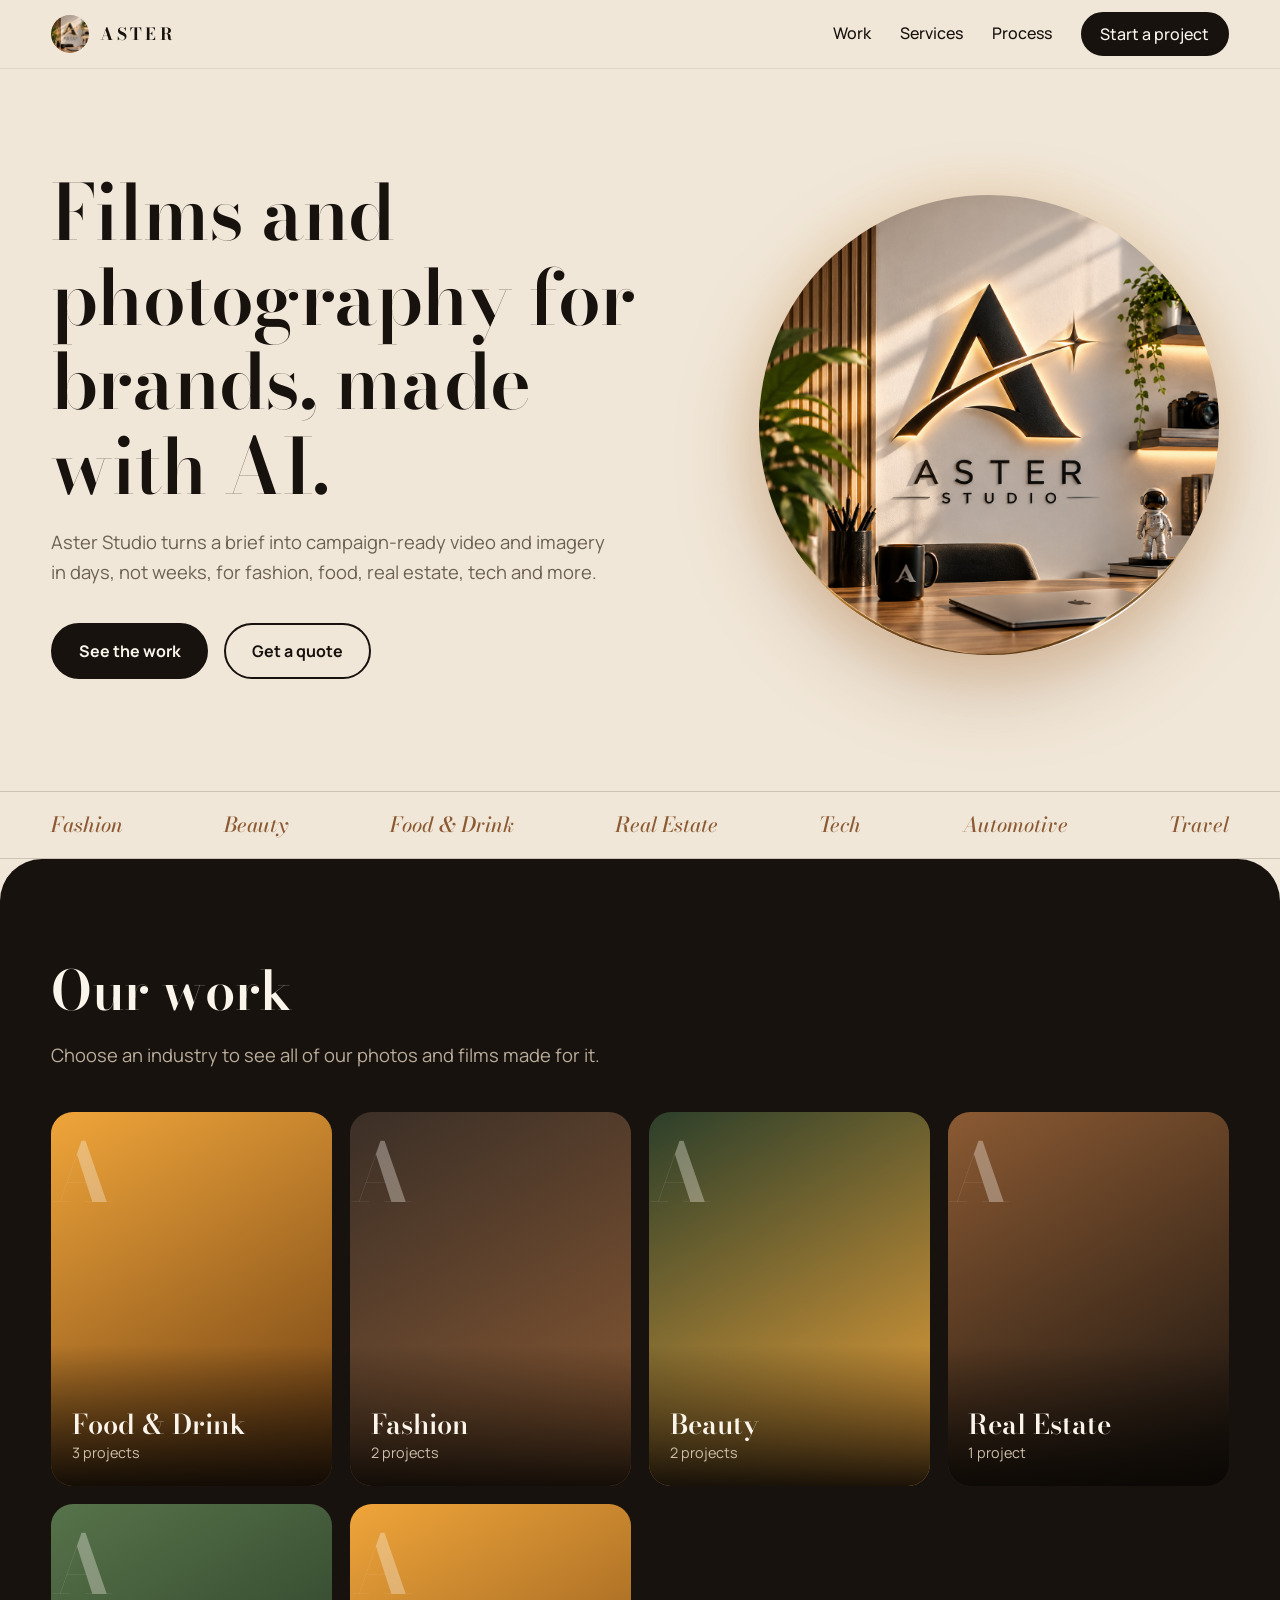
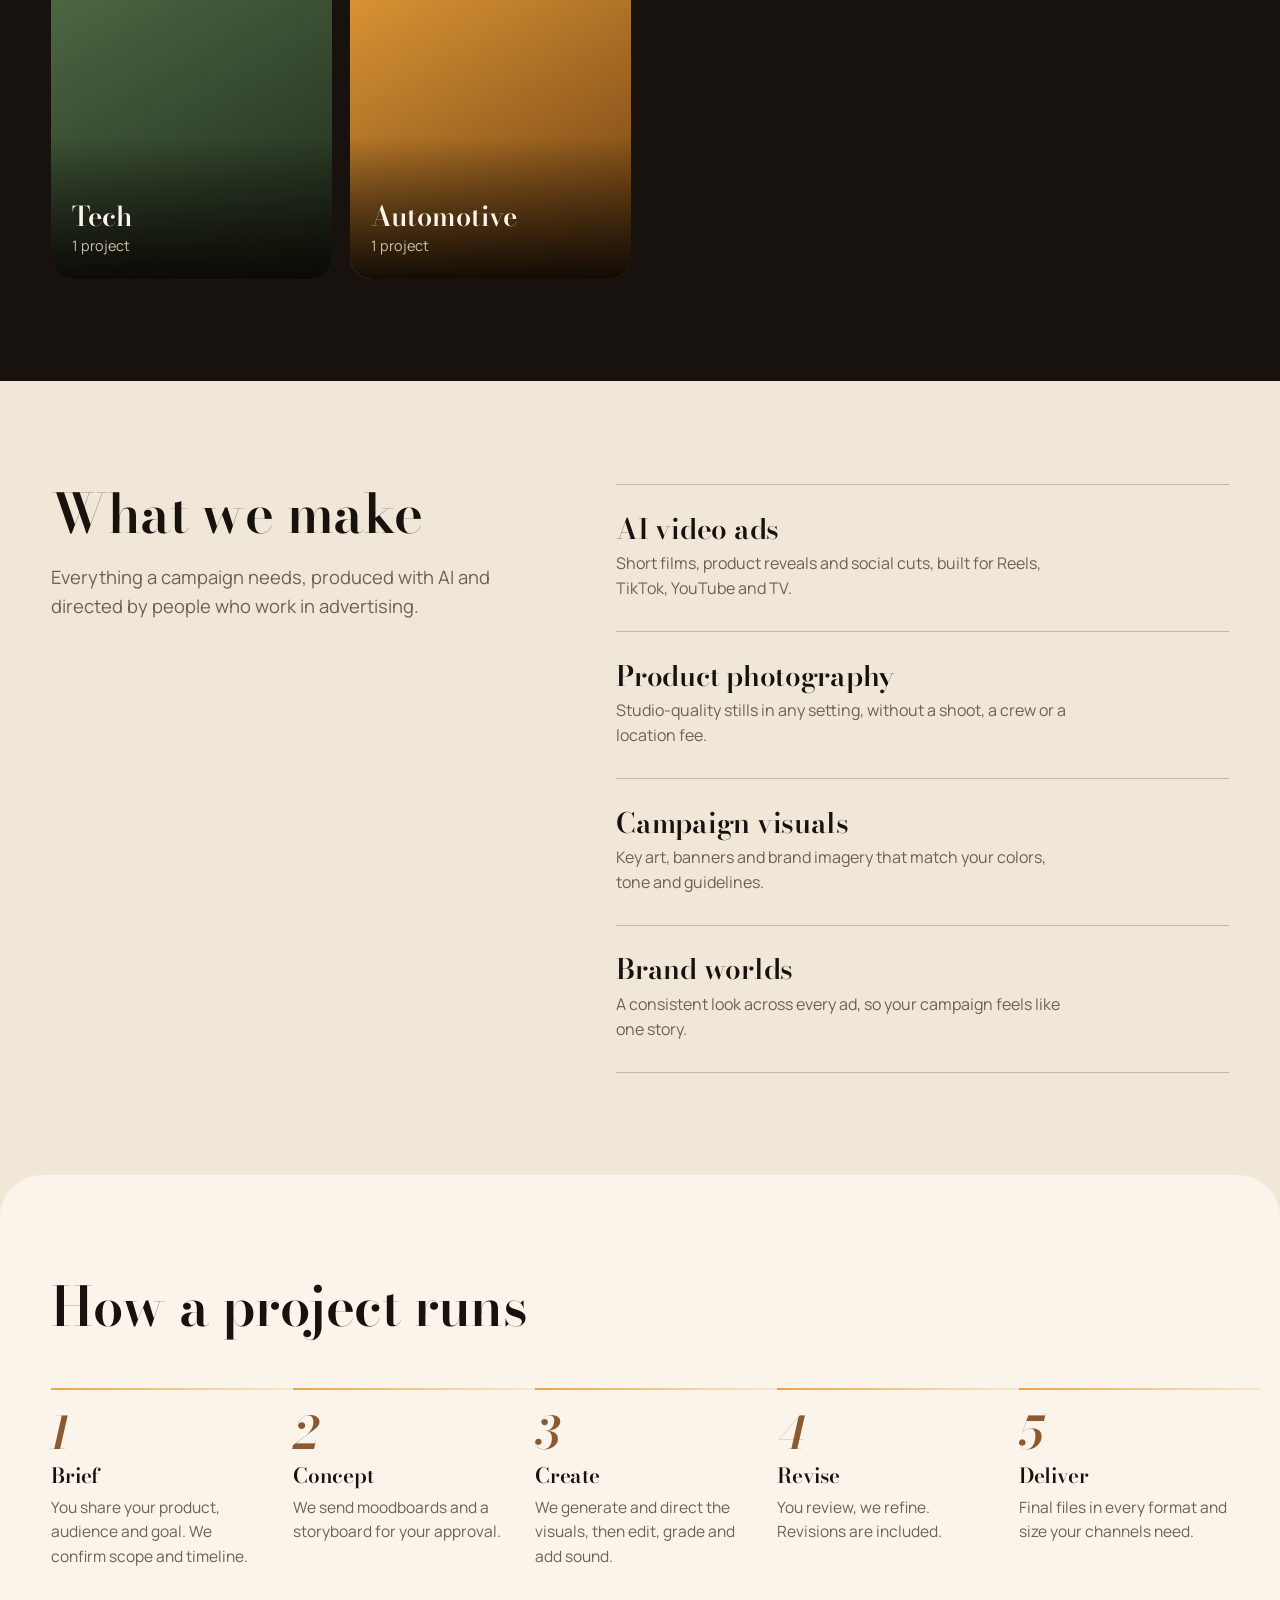
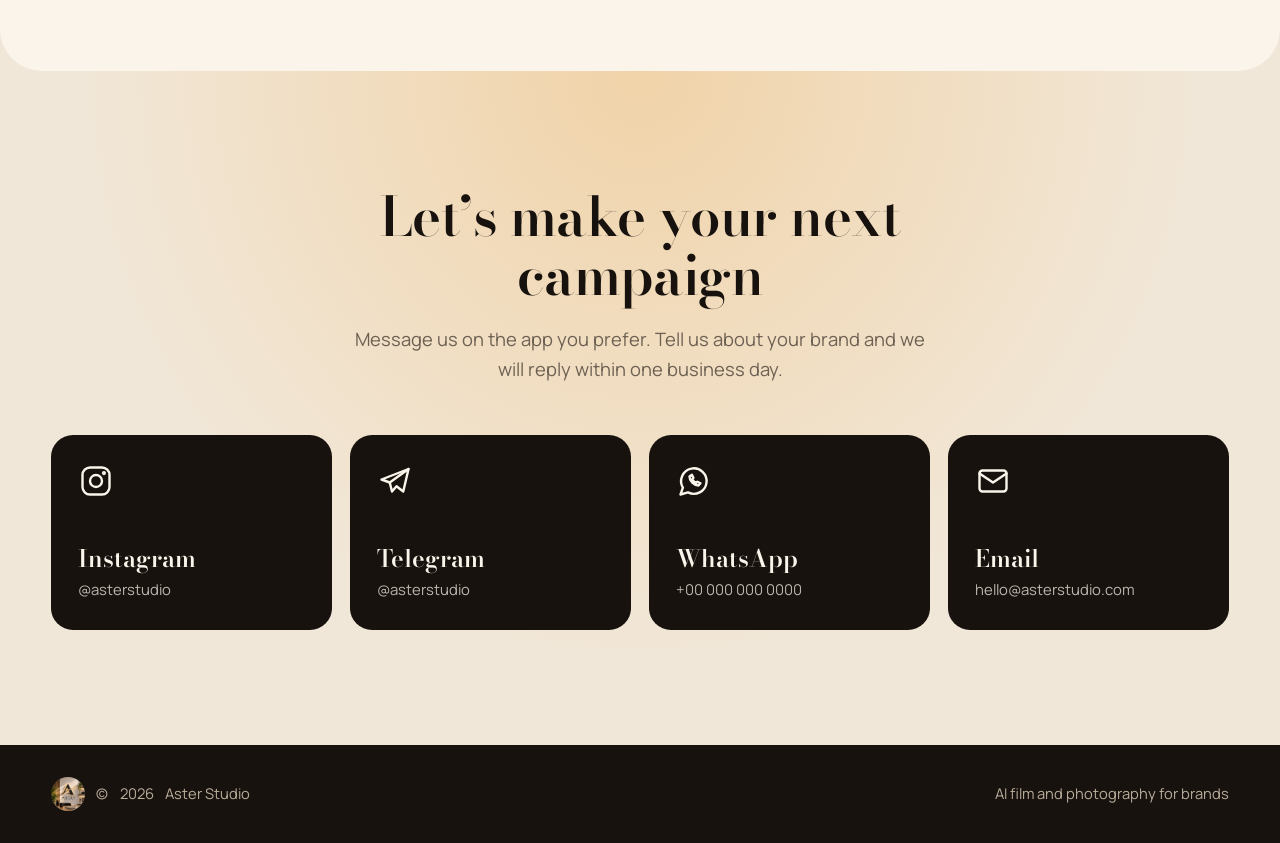
==== index.html @ 953b8485 "first" ====
<!DOCTYPE html>
<html lang="en">
<head>
<meta charset="utf-8">
<meta name="viewport" content="width=device-width, initial-scale=1">
<title>Aster Studio — AI film and photography for brands</title>
<meta name="description" content="Aster Studio creates campaign-ready AI video and photography for brands.">
<link rel="icon" href="assets/logo.png">
<link rel="preconnect" href="https://fonts.googleapis.com">
<link rel="preconnect" href="https://fonts.gstatic.com" crossorigin>
<link href="https://fonts.googleapis.com/css2?family=Bodoni+Moda:wght@500;600;700&family=Manrope:wght@400;500;700;800&display=swap" rel="stylesheet">
<link rel="stylesheet" href="style.css">
</head>
<body>

<nav><div class="wrap">
  <a class="brand" href="#top"><img src="assets/logo.png" alt="">ASTER</a>
  <div class="links"><a href="#work">Work</a><a href="#services">Services</a><a href="#process">Process</a><a class="btn solid" href="#contact">Start a project</a></div>
</div></nav>

<header class="hero" id="top"><div class="wrap">
  <div>
    <h1>Films and photography for brands, made with AI.</h1>
    <p class="lead">Aster Studio turns a brief into campaign-ready video and imagery in days, not weeks, for fashion, food, real estate, tech and more.</p>
    <div class="cta"><a class="btn solid" href="#work">See the work</a><a class="btn ghost" href="#contact">Get a quote</a></div>
  </div>
  <div class="emblem">
    <img src="assets/logo.png" alt="Aster Studio logo on a studio wall, with a desk and laptop">
    <!-- <svg class="arc" viewBox="0 0 760 200" aria-hidden="true"><path pathLength="1" d="M0 190 C220 190 520 120 712 42"/><path class="star" d="M720 6 L728 34 L756 42 L728 50 L720 78 L712 50 L684 42 L712 34Z" style="animation-name:pop"/></svg> -->
  </div>
</div></header>

<div class="band"><div class="wrap"><span>Fashion</span><span>Beauty</span><span>Food &amp; Drink</span><span>Real Estate</span><span>Tech</span><span>Automotive</span><span>Travel</span></div></div>

<main>
<section class="work" id="work"><div class="wrap">
  <h2>Our work</h2>
  <p class="lead">Choose an industry to see all of our photos and films made for it.</p>
  <div class="cats" id="cats" style="margin-top:2.6rem"></div>
</div></section>

<section class="services" id="services"><div class="wrap">
  <div class="intro"><h2>What we make</h2><p class="lead">Everything a campaign needs, produced with AI and directed by people who work in advertising.</p></div>
  <div class="svc">
    <div><h3>AI video ads</h3><p>Short films, product reveals and social cuts, built for Reels, TikTok, YouTube and TV.</p></div>
    <div><h3>Product photography</h3><p>Studio-quality stills in any setting, without a shoot, a crew or a location fee.</p></div>
    <div><h3>Campaign visuals</h3><p>Key art, banners and brand imagery that match your colors, tone and guidelines.</p></div>
    <div><h3>Brand worlds</h3><p>A consistent look across every ad, so your campaign feels like one story.</p></div>
  </div>
</div></section>

<section class="process" id="process"><div class="wrap">
  <h2>How a project runs</h2>
  <ol class="steps">
    <li><h3>Brief</h3><p>You share your product, audience and goal. We confirm scope and timeline.</p></li>
    <li><h3>Concept</h3><p>We send moodboards and a storyboard for your approval.</p></li>
    <li><h3>Create</h3><p>We generate and direct the visuals, then edit, grade and add sound.</p></li>
    <li><h3>Revise</h3><p>You review, we refine. Revisions are included.</p></li>
    <li><h3>Deliver</h3><p>Final files in every format and size your channels need.</p></li>
  </ol>
</div></section>

<section class="contact" id="contact"><div class="wrap">
  <h2>Let’s make your next campaign</h2>
  <p class="lead">Message us on the app you prefer. Tell us about your brand and we will reply within one business day.</p>
  <div class="chan">
    <a href="https://instagram.com/asterstudio" target="_blank" rel="noopener"><svg viewBox="0 0 24 24"><rect x="3" y="3" width="18" height="18" rx="5"/><circle cx="12" cy="12" r="4"/><circle cx="17.3" cy="6.7" r=".6"/></svg><div><strong>Instagram</strong><span>@asterstudio</span></div></a>
    <a href="https://t.me/asterstudio" target="_blank" rel="noopener"><svg viewBox="0 0 24 24"><path d="M21 4 3 11l5.5 2L10 19l3-3.5 4.5 3.5L21 4Z"/><path d="M8.5 13 21 4"/></svg><div><strong>Telegram</strong><span>@asterstudio</span></div></a>
    <a href="https://wa.me/0000000000" target="_blank" rel="noopener"><svg viewBox="0 0 24 24"><path d="M3 21l1.6-4.6A8.5 8.5 0 1 1 8 19.6L3 21Z"/><path d="M9 9c0 3 3 6 6 6l1.3-1.5-2-1-1 .7c-1-.4-2-1.4-2.4-2.4l.7-1-1-2L9 9Z"/></svg><div><strong>WhatsApp</strong><span>+00 000 000 0000</span></div></a>
    <a href="mailto:hello@asterstudio.com"><svg viewBox="0 0 24 24"><rect x="3" y="5" width="18" height="14" rx="2"/><path d="m3 7 9 6 9-6"/></svg><div><strong>Email</strong><span>hello@asterstudio.com</span></div></a>
  </div>
</div></section>
</main>

<footer><div class="wrap">
  <span style="display:flex;gap:.7rem;align-items:center"><img src="assets/logo.png" alt="">© <span id="yr"></span> Aster Studio</span>
  <span>AI film and photography for brands</span>
</div></footer>

<script src="works.js"></script>
<script src="common.js"></script>
<script>
CATEGORIES.forEach((c,i)=>{
  const n=WORK.filter(w=>w.category===c.slug).length;
  const a=document.createElement("a");a.className="cat";a.href="category.html?c="+c.slug;
  a.append(media({title:c.name,brand:"",type:/\.(mp4|webm|mov)$/i.test(c.cover||"")?"video":"image",src:c.cover||"",autoplay:true},i+2));
  const cap=document.createElement("div");cap.className="cap";
  cap.innerHTML="<strong></strong><span></span>";
  cap.querySelector("strong").textContent=c.name;
  cap.querySelector("span").textContent=n+(n===1?" project":" projects");
  a.append(cap);$("#cats").append(a);
});
</script>
</body>
</html>
---- style.css ----
:root{--wall:#F1E7D8;--paper:#FAF4EA;--ink:#17120E;--amber:#F0A53A;--walnut:#8B5A33;--sage:#56734A;--muted:#6d6153;
--display:'Bodoni Moda','Didot',Georgia,serif;--body:'Manrope','Segoe UI',sans-serif;--r:22px}
*{box-sizing:border-box;margin:0;padding:0}
html{scroll-behavior:smooth;scroll-padding-top:80px}
body{font-family:var(--body);background:var(--wall);color:var(--ink);line-height:1.6;-webkit-font-smoothing:antialiased}
img,video{display:block;max-width:100%}
a{color:inherit}
:focus-visible{outline:3px solid var(--amber);outline-offset:3px}
.wrap{width:min(1180px,92%);margin-inline:auto}
h1,h2,h3{font-family:var(--display);line-height:1.1;letter-spacing:-.01em;font-weight:600}
h2{font-size:clamp(2rem,4.6vw,3.4rem);max-width:16ch}
.lead{font-size:1.15rem;color:var(--muted);max-width:52ch;margin-top:1.2rem}
.btn{display:inline-block;padding:.95rem 1.6rem;border-radius:99px;font-weight:700;text-decoration:none;border:2px solid var(--ink);cursor:pointer;font:700 1rem var(--body);transition:transform .2s,background .2s,color .2s}
.btn.solid{background:var(--ink);color:var(--paper)}
.btn.solid:hover{background:var(--amber);color:var(--ink);border-color:var(--amber);transform:translateY(-2px)}
.btn.ghost:hover{background:var(--ink);color:var(--paper)}

/* nav */
nav{position:sticky;top:0;z-index:50;background:rgba(241,231,216,.86);backdrop-filter:blur(12px);border-bottom:1px solid rgba(23,18,14,.08)}
nav .wrap{display:flex;align-items:center;justify-content:space-between;height:68px}
.brand{display:flex;align-items:center;gap:.7rem;text-decoration:none;font:700 1.05rem var(--display);letter-spacing:.2em}
.brand img{width:38px;height:38px;border-radius:50%}
.links{display:flex;gap:1.8rem;align-items:center}
.links a{text-decoration:none;font-weight:500}
.links a:not(.btn):hover{color:var(--walnut)}
.links .btn{padding:.55rem 1.1rem}
@media(max-width:720px){.links a:not(.btn){display:none}}

/* hero */
.hero{position:relative;overflow:hidden;padding:clamp(3rem,8vw,6.5rem) 0 clamp(4rem,9vw,7rem)}
.hero .wrap{display:grid;grid-template-columns:1.15fr .85fr;gap:3rem;align-items:center}
.hero h1{font-size:clamp(2.5rem,6vw,5rem);font-weight:600}
.hero .cta{display:flex;gap:1rem;flex-wrap:wrap;margin-top:2.2rem}
.emblem{position:relative;aspect-ratio:1;width:min(100%,460px);justify-self:center}
.emblem::before{content:"";position:absolute;inset:-18%;background:radial-gradient(circle,rgba(240,165,58,.55),rgba(240,165,58,0) 62%);animation:breathe 5s ease-in-out infinite}
.emblem img{position:relative;width:100%;height:100%;border-radius:50%;box-shadow:0 30px 80px rgba(139,90,51,.35)}
.arc{position:absolute;left:-18%;top:6%;width:136%;height:auto;pointer-events:none;overflow:visible}
.arc path{fill:none;stroke:var(--amber);stroke-width:3;stroke-linecap:round;stroke-dasharray:1;stroke-dashoffset:1;animation:draw 2.2s .5s cubic-bezier(.6,0,.2,1) forwards}
.arc .star{fill:var(--amber);stroke:none;stroke-dasharray:none;opacity:0;transform-origin:720px 40px;animation:pop .8s 2.5s ease-out forwards}
@keyframes draw{to{stroke-dashoffset:0}}
@keyframes pop{from{opacity:0;transform:scale(.2) rotate(-40deg)}to{opacity:1;transform:scale(1) rotate(0)}}
@keyframes breathe{50%{transform:scale(1.07);opacity:.8}}
@media(max-width:860px){.hero .wrap{grid-template-columns:1fr}.emblem{width:min(80%,360px)}}

/* work */
.work{background:var(--ink);color:var(--paper);padding:clamp(4rem,8vw,6.5rem) 0;border-radius:42px 42px 0 0}
.work .lead{color:#b9ac9a}
.filters{display:flex;flex-wrap:wrap;gap:.6rem;margin:2.4rem 0 .9rem}
.chip{padding:.5rem 1.05rem;border-radius:99px;border:1.5px solid rgba(250,244,234,.25);background:none;color:var(--paper);font:500 .95rem var(--body);cursor:pointer;transition:all .2s}
.chip:hover{border-color:var(--amber)}
.chip[aria-pressed="true"]{background:var(--amber);border-color:var(--amber);color:var(--ink);font-weight:700}
.types{display:flex;gap:.6rem;margin-bottom:2.2rem}
.types .chip{border-style:dashed}
.grid{columns:3 300px;column-gap:1.2rem}
.card{break-inside:avoid;margin-bottom:1.2rem;position:relative;border-radius:var(--r);overflow:hidden;cursor:pointer;display:block;width:100%;border:0;background:#241c15;color:inherit;text-align:left;font:inherit}
.card .media{width:100%;aspect-ratio:var(--ar,4/5);object-fit:cover;display:grid;place-items:center;transition:transform .6s}
.card:hover .media{transform:scale(1.05)}
.ph{background:linear-gradient(150deg,var(--c1),var(--c2));font:700 5rem var(--display);color:rgba(250,244,234,.35)}
.card figcaption,.card .cap{position:absolute;inset:auto 0 0 0;padding:3rem 1.2rem 1.1rem;background:linear-gradient(transparent,rgba(10,7,4,.88));display:flex;justify-content:space-between;align-items:end;gap:1rem}
.cap strong{font:700 1.1rem var(--display);display:block}
.cap span{font-size:.85rem;color:#cdbfa9}
.badge{flex:none;font-size:.78rem;padding:.25rem .65rem;border-radius:99px;background:rgba(250,244,234,.14);backdrop-filter:blur(6px)}
.card[hidden]{display:none}.card{transition:box-shadow .3s}.card:hover{box-shadow:0 0 0 2px var(--amber),0 20px 50px rgba(240,165,58,.18)}
.empty{display:none;color:#b9ac9a;padding:2rem 0}
.empty.on{display:block}

/* lightbox */
dialog{border:0;background:transparent;max-width:min(1000px,94vw);width:100%;margin:auto;color:var(--paper)}
dialog::backdrop{background:rgba(10,7,4,.9);backdrop-filter:blur(6px)}
dialog .stage{border-radius:var(--r);overflow:hidden;background:#241c15}
dialog .stage>*{width:100%;max-height:76vh;object-fit:contain}
dialog .stage .ph{aspect-ratio:16/9;font-size:7rem}
dialog .meta{padding:1rem .3rem;display:flex;justify-content:space-between;gap:1rem;align-items:center}
dialog .x{position:absolute;right:.5rem;top:-3rem;background:var(--paper);color:var(--ink);border:0;width:42px;height:42px;border-radius:50%;font-size:1.3rem;cursor:pointer}

/* band */
.band{border-block:1px solid rgba(23,18,14,.16);padding:1.1rem 0;font:italic 500 1.3rem var(--display);color:var(--walnut)}
.band .wrap{display:flex;flex-wrap:wrap;justify-content:space-between;gap:.5rem 1.6rem}

/* services */
.services{padding:clamp(4rem,8vw,7rem) 0}
.services .wrap{display:grid;grid-template-columns:.9fr 1.1fr;gap:4rem;align-items:start}
.intro{position:sticky;top:110px}
.svc{border-top:1px solid rgba(23,18,14,.22)}
.svc div{padding:1.8rem 0;border-bottom:1px solid rgba(23,18,14,.22);transition:padding .3s,border-color .3s}
.svc div:hover{padding-left:1.1rem;border-bottom-color:var(--amber)}
.svc h3{font-size:1.75rem;margin-bottom:.4rem}
.svc p{color:var(--muted);max-width:46ch}
@media(max-width:820px){.services .wrap{grid-template-columns:1fr;gap:2rem}.intro{position:static}}

/* process */
.process{background:var(--paper);padding:clamp(4rem,8vw,7rem) 0;border-radius:42px}
.steps{list-style:none;margin-top:3.2rem;display:grid;grid-template-columns:repeat(auto-fit,minmax(190px,1fr));gap:2rem;counter-reset:s}
.steps li{counter-increment:s;position:relative;padding-top:1.4rem}
.steps li::after{content:"";position:absolute;top:0;left:0;right:-2rem;height:2px;background:linear-gradient(90deg,var(--amber),rgba(240,165,58,.15))}
.steps li::before{content:counter(s);font:italic 600 2.8rem var(--display);color:var(--walnut);display:block;line-height:1}
.steps h3{font-size:1.3rem;margin:.6rem 0 .4rem}
.steps p{color:var(--muted);font-size:.97rem}

/* contact */
.contact{padding:clamp(4.5rem,9vw,8rem) 0;text-align:center;background:radial-gradient(ellipse at 50% 0,rgba(240,165,58,.3),transparent 62%)}
.contact h2{max-width:18ch;margin-inline:auto}
.contact .lead{margin-inline:auto}
.chan{display:grid;grid-template-columns:repeat(auto-fit,minmax(230px,1fr));gap:1.1rem;margin-top:3.2rem;text-align:left}
.chan a{display:flex;flex-direction:column;gap:2.6rem;padding:1.7rem;border-radius:var(--r);background:var(--ink);color:var(--paper);text-decoration:none;transition:transform .25s,background .25s,color .25s}
.chan a:hover{background:var(--amber);color:var(--ink);transform:translateY(-5px)}
.chan svg{width:36px;height:36px;fill:none;stroke:currentColor;stroke-width:1.6;stroke-linecap:round;stroke-linejoin:round}
.chan strong{font:600 1.5rem var(--display);display:block}
.chan span{font-size:.93rem;opacity:.72}
footer{background:var(--ink);color:#b9ac9a;padding:2rem 0;font-size:.92rem}
footer .wrap{display:flex;justify-content:space-between;flex-wrap:wrap;gap:1rem;align-items:center}
footer img{width:34px;height:34px;border-radius:50%}
@media(prefers-reduced-motion:reduce){*{animation:none!important;transition:none!important}.arc path{stroke-dashoffset:0}.arc .star{opacity:1}html{scroll-behavior:auto}}

/* featured + categories */
.sub{font:600 clamp(1.7rem,3.4vw,2.4rem) var(--display);margin:5rem 0 .4rem}
.cats{display:grid;grid-template-columns:repeat(auto-fit,minmax(230px,1fr));gap:1.1rem;margin-top:1.8rem}
.cat{position:relative;border-radius:var(--r);overflow:hidden;aspect-ratio:3/4;display:block;text-decoration:none;color:var(--paper);background:#241c15;transition:box-shadow .3s}
.cat:hover{box-shadow:0 0 0 2px var(--amber),0 20px 50px rgba(240,165,58,.18)}
.cat .media{position:absolute;inset:0;width:100%;height:100%;aspect-ratio:auto;object-fit:cover;transition:transform .6s}
.cat:hover .media{transform:scale(1.06)}
.cat .cap{position:absolute;inset:auto 0 0 0;padding:4rem 1.3rem 1.3rem;background:linear-gradient(transparent,rgba(10,7,4,.92))}
.cat strong{font:600 1.7rem var(--display);display:block;line-height:1.15}
.cat span{font-size:.9rem;color:#cdbfa9}
a.chip{text-decoration:none;display:inline-block}
.phead{padding:clamp(3rem,7vw,5.5rem) 0 clamp(2.5rem,5vw,4rem)}
.phead h1{font-size:clamp(2.6rem,7vw,5.4rem);margin-top:1.2rem}
.back{font-weight:700;text-decoration:none;border-bottom:2px solid var(--amber)}
.work.page{border-radius:42px 42px 0 0;min-height:60vh}
.none{color:#b9ac9a;padding:2rem 0;font-size:1.1rem}
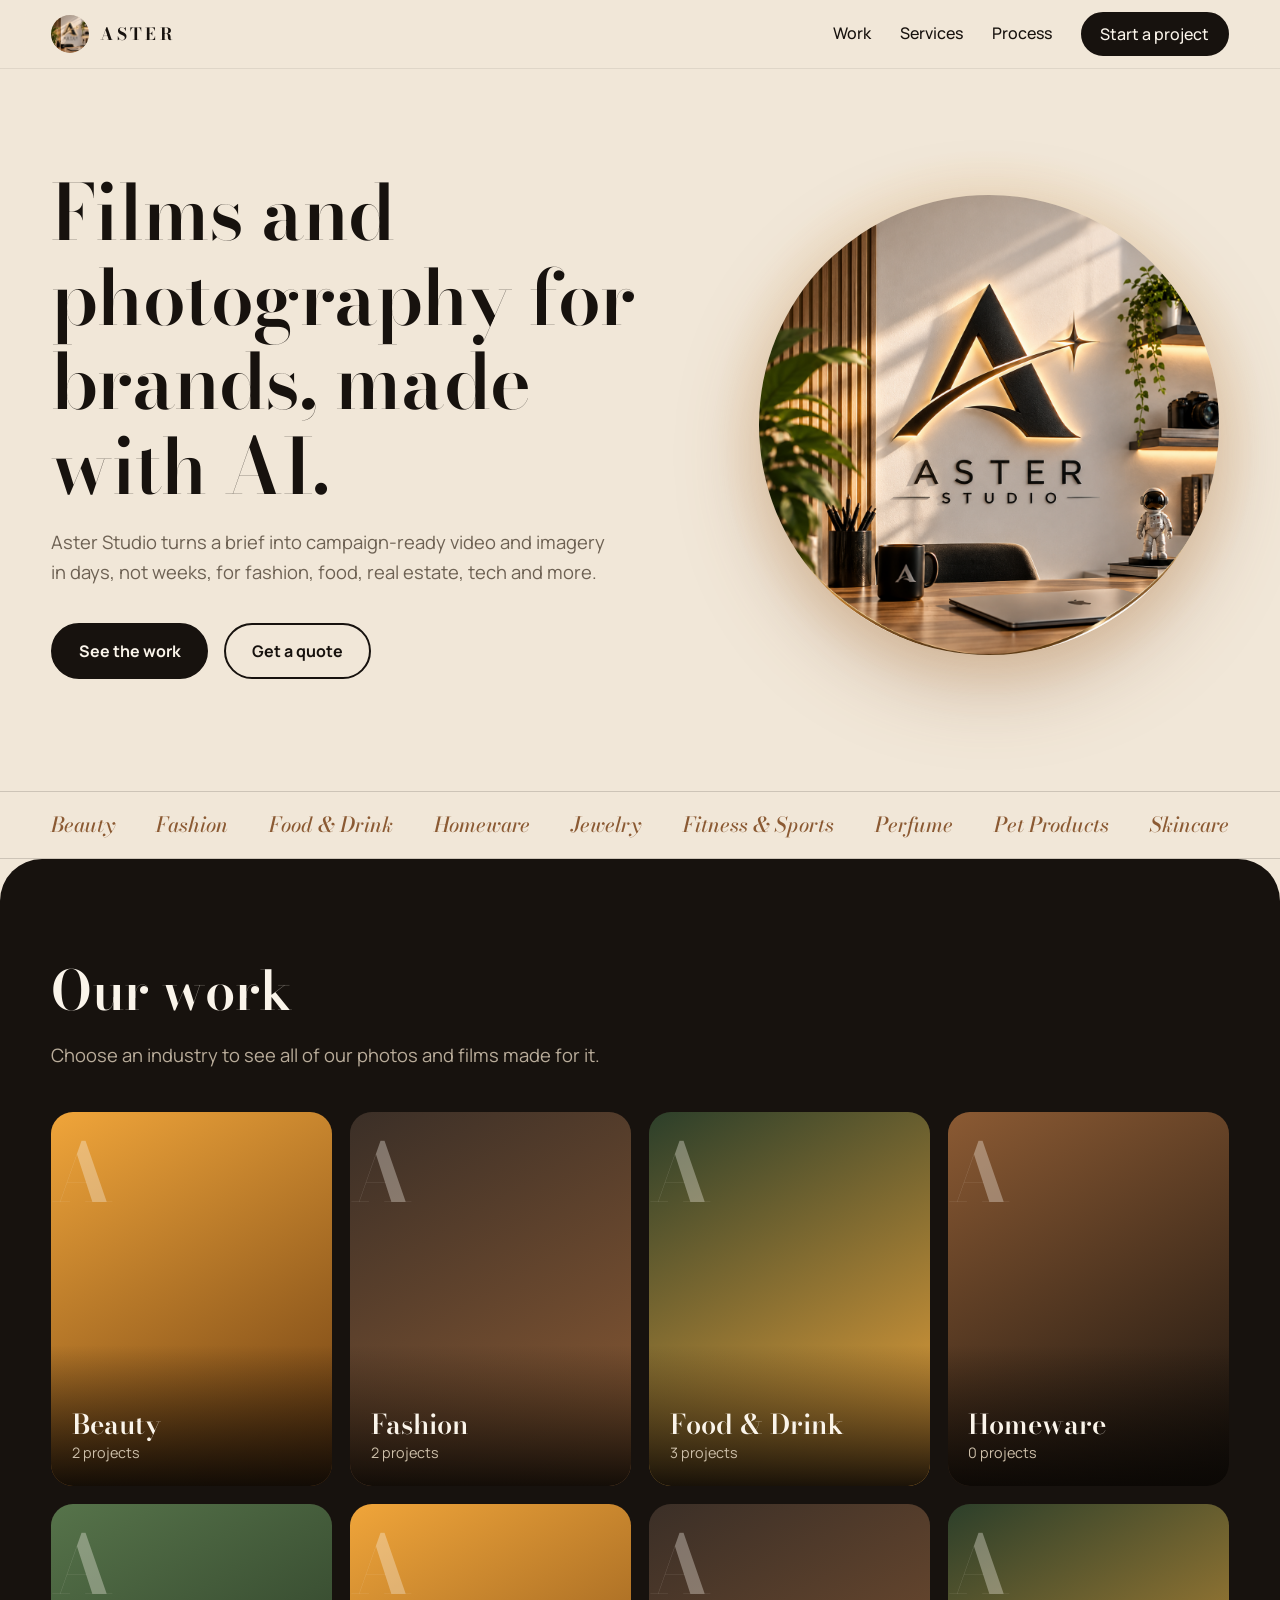
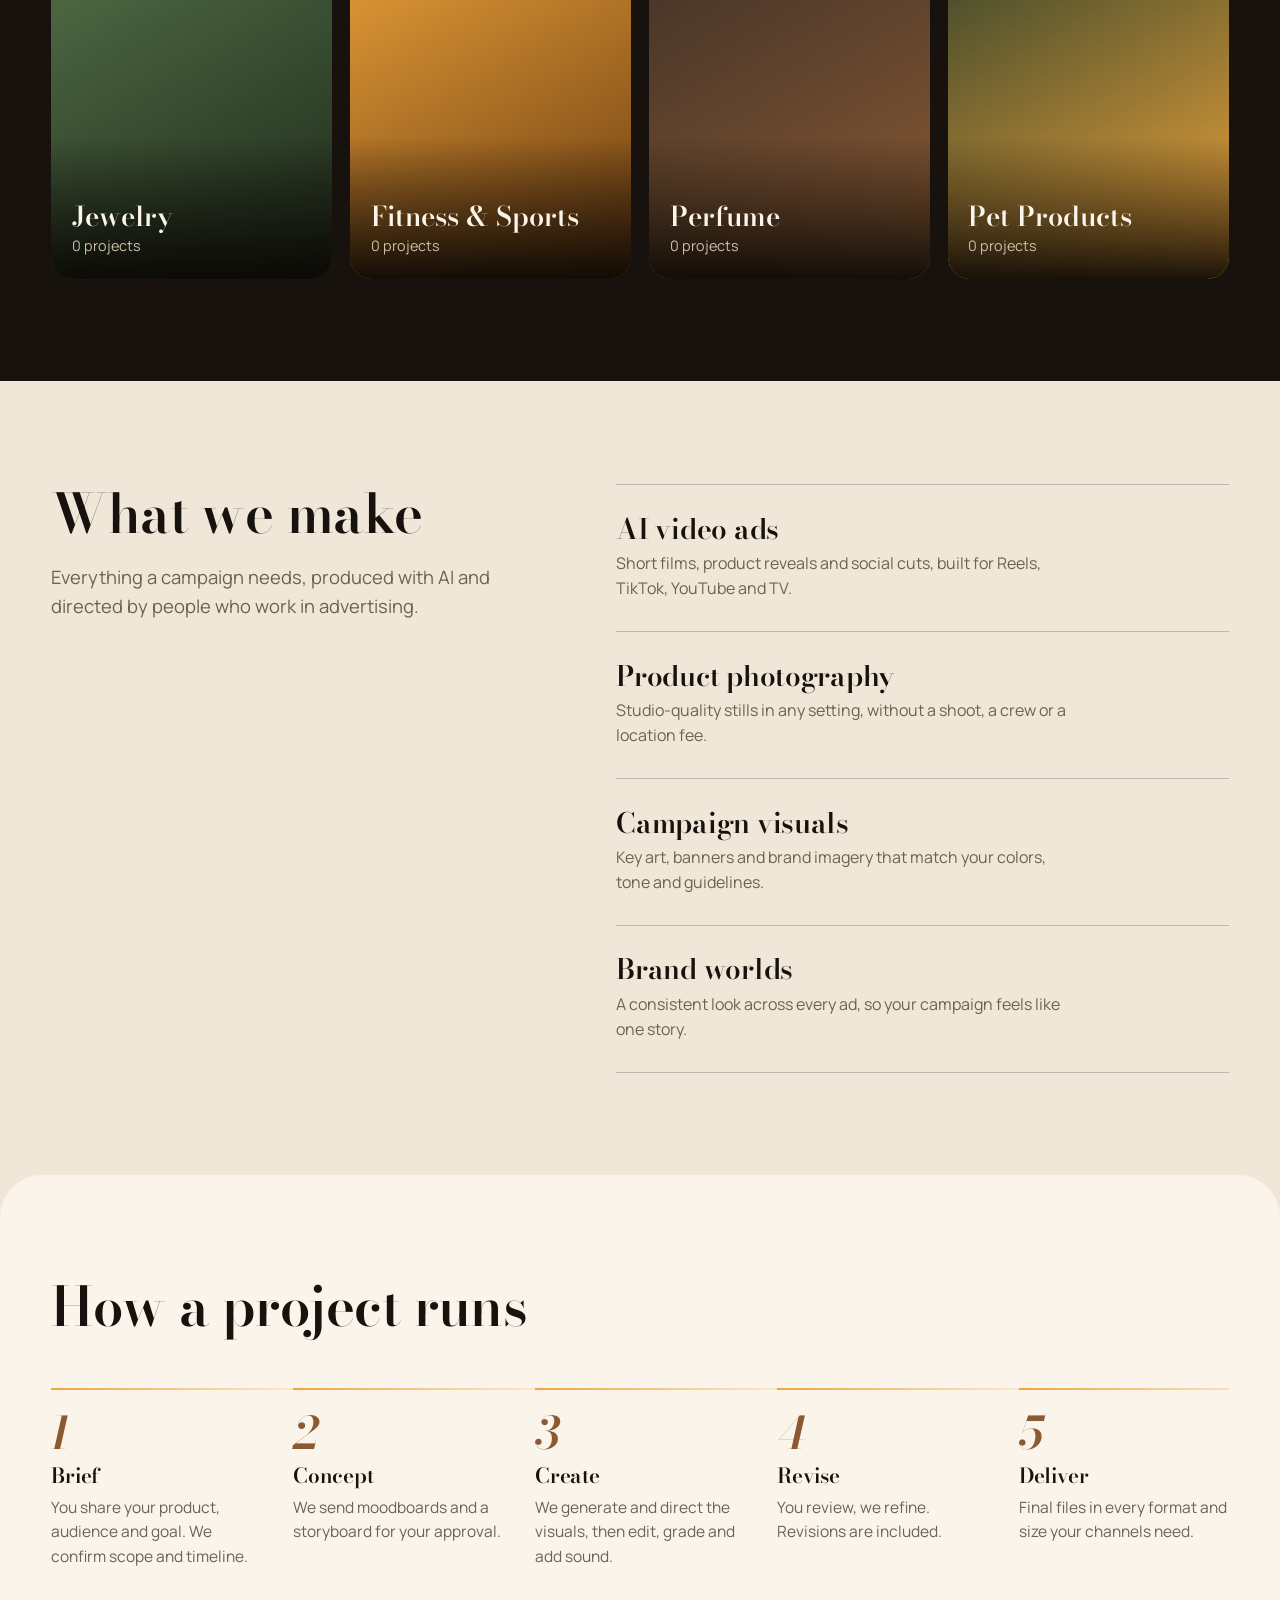
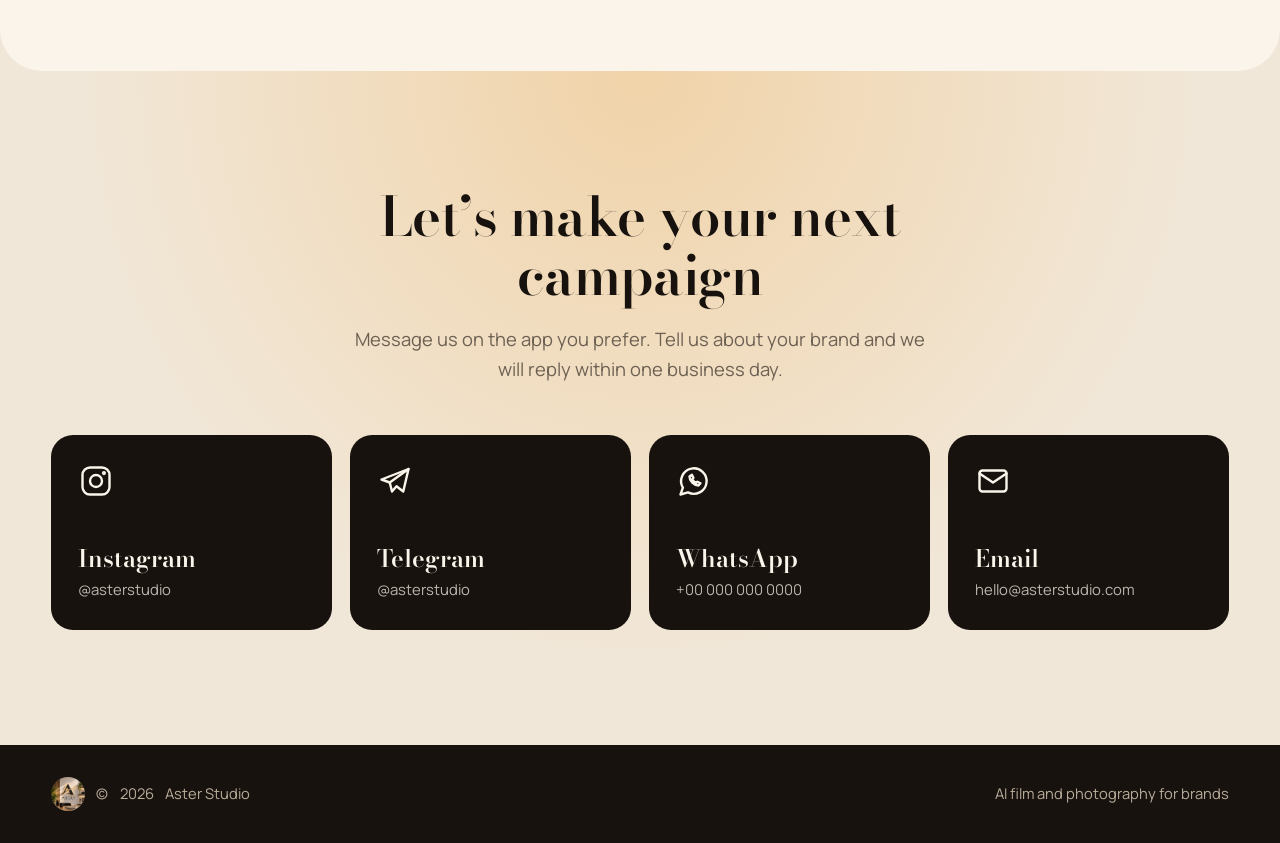
==== commit 247f40fa: "third" ====
--- a/index.html
+++ b/index.html
@@ -30,7 +30,7 @@
   </div>
 </div></header>
 
-<div class="band"><div class="wrap"><span>Fashion</span><span>Beauty</span><span>Food &amp; Drink</span><span>Real Estate</span><span>Tech</span><span>Automotive</span><span>Travel</span></div></div>
+<div class="band"><div class="wrap"><span>Beauty</span><span>Fashion</span><span>Food &amp; Drink</span><span>Homeware</span><span>Jewelry</span><span>Fitness &amp; Sports</span><span>Perfume</span><span>Pet Products</span><span>Skincare</span></div></div>
 
 <main>
 <section class="work" id="work"><div class="wrap">
--- a/style.css
+++ b/style.css
@@ -1,7 +1,7 @@
 :root{--wall:#F1E7D8;--paper:#FAF4EA;--ink:#17120E;--amber:#F0A53A;--walnut:#8B5A33;--sage:#56734A;--muted:#6d6153;
 --display:'Bodoni Moda','Didot',Georgia,serif;--body:'Manrope','Segoe UI',sans-serif;--r:22px}
 *{box-sizing:border-box;margin:0;padding:0}
-html{scroll-behavior:smooth;scroll-padding-top:80px}
+html{scroll-behavior:smooth;scroll-padding-top:80px;overflow-x:clip}
 body{font-family:var(--body);background:var(--wall);color:var(--ink);line-height:1.6;-webkit-font-smoothing:antialiased}
 img,video{display:block;max-width:100%}
 a{color:inherit}
@@ -90,7 +90,7 @@
 
 /* process */
 .process{background:var(--paper);padding:clamp(4rem,8vw,7rem) 0;border-radius:42px}
-.steps{list-style:none;margin-top:3.2rem;display:grid;grid-template-columns:repeat(auto-fit,minmax(190px,1fr));gap:2rem;counter-reset:s}
+.steps{list-style:none;margin-top:3.2rem;display:grid;grid-template-columns:repeat(auto-fit,minmax(190px,1fr));gap:2rem;counter-reset:s;overflow:hidden}
 .steps li{counter-increment:s;position:relative;padding-top:1.4rem}
 .steps li::after{content:"";position:absolute;top:0;left:0;right:-2rem;height:2px;background:linear-gradient(90deg,var(--amber),rgba(240,165,58,.15))}
 .steps li::before{content:counter(s);font:italic 600 2.8rem var(--display);color:var(--walnut);display:block;line-height:1}
@@ -128,3 +128,12 @@
 .back{font-weight:700;text-decoration:none;border-bottom:2px solid var(--amber)}
 .work.page{border-radius:42px 42px 0 0;min-height:60vh}
 .none{color:#b9ac9a;padding:2rem 0;font-size:1.1rem}
+
+/* small screens */
+.hero .wrap>*,.services .wrap>*{min-width:0}
+h1,h2,h3,p{overflow-wrap:break-word}
+@media(max-width:400px){
+  .brand{gap:.5rem;letter-spacing:.14em}
+  .brand img{width:32px;height:32px}
+  .links .btn{padding:.5rem .9rem;font-size:.9rem}
+}
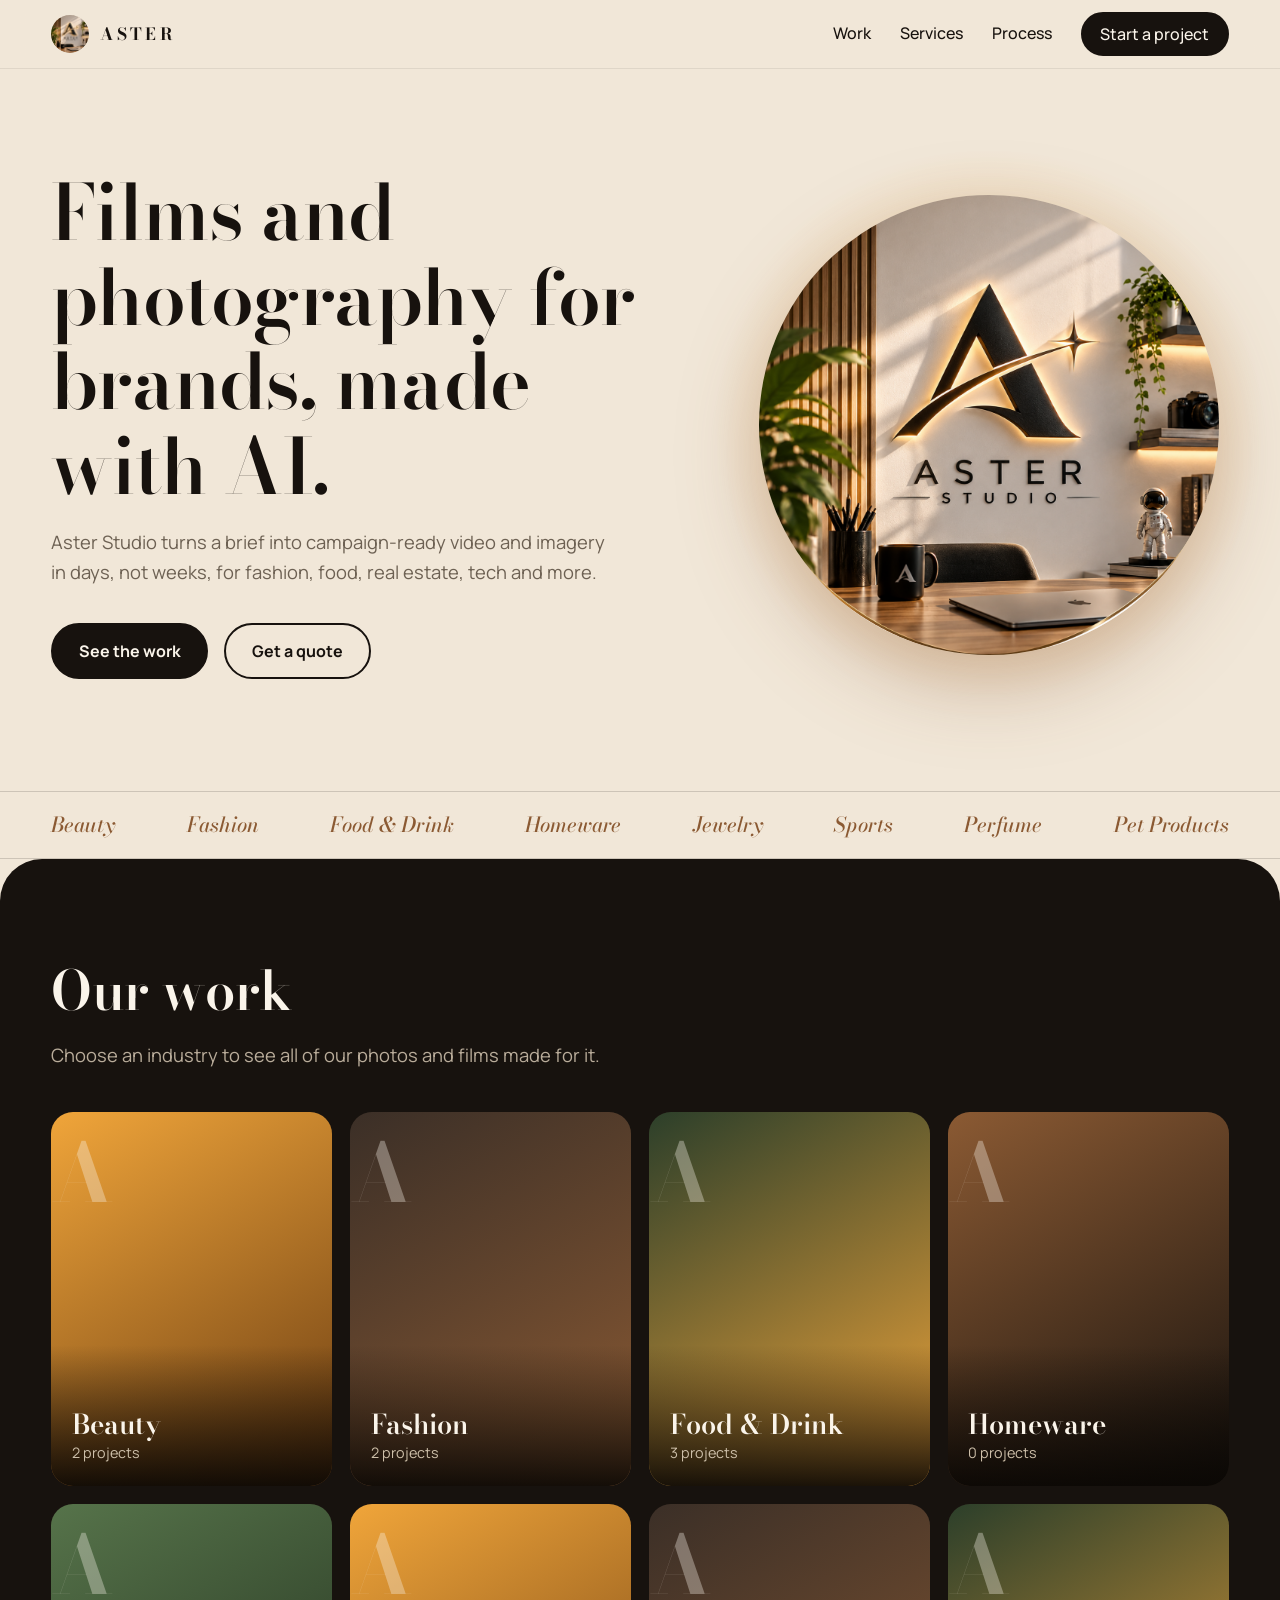
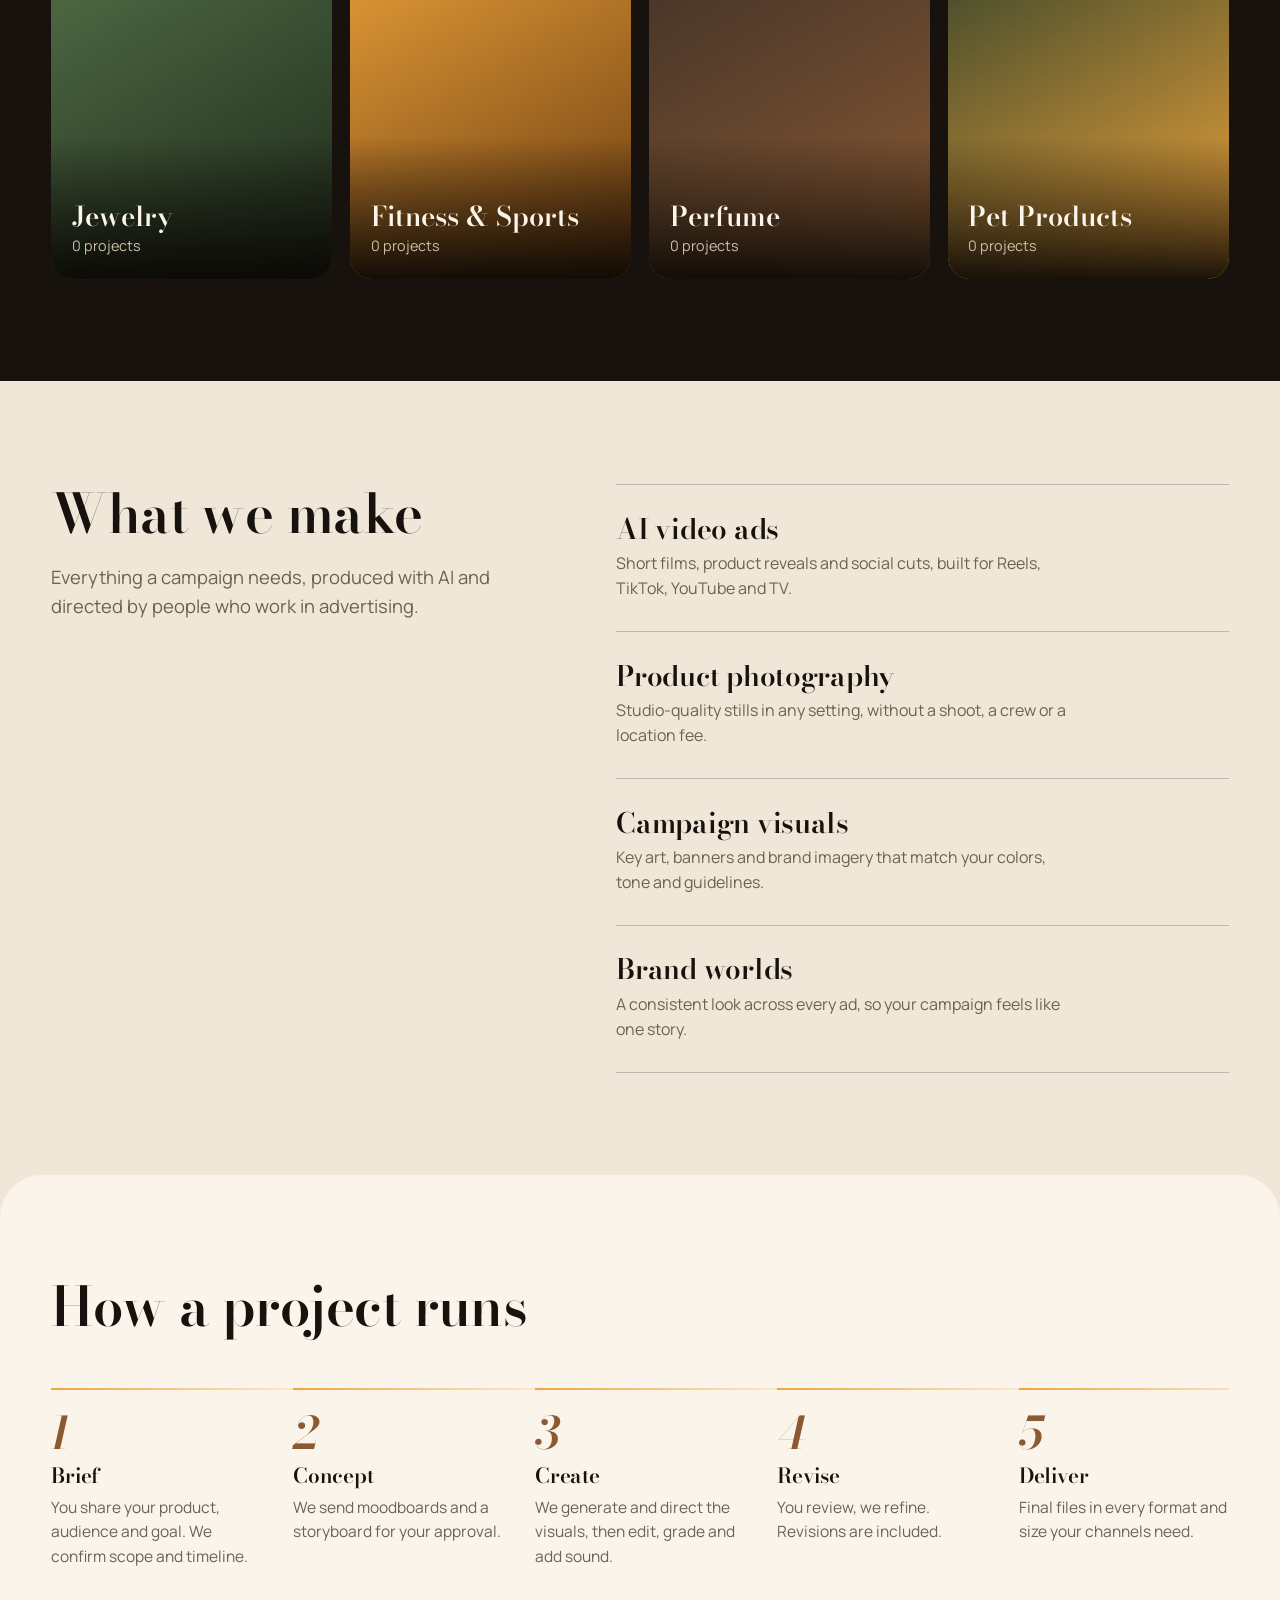
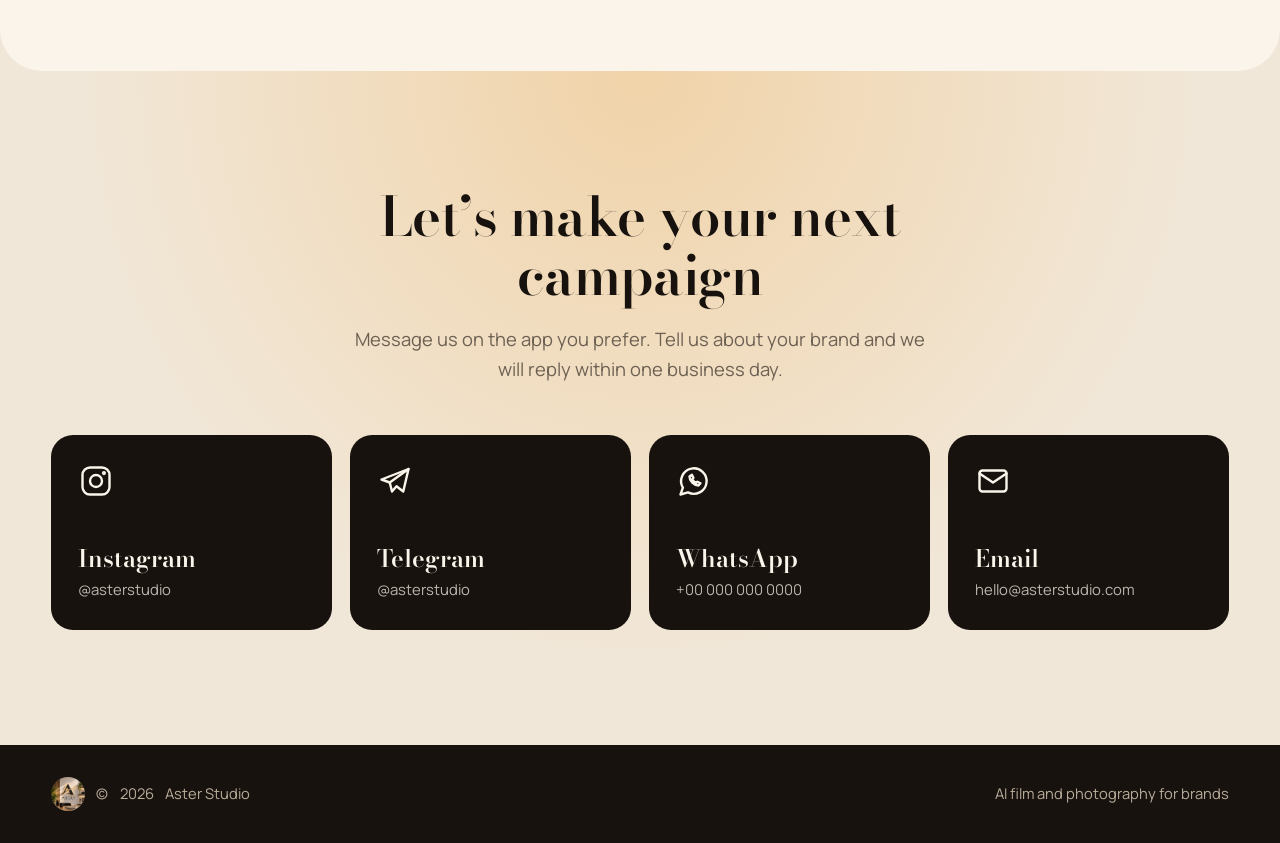
==== commit 5accae48: "4th" ====
--- a/index.html
+++ b/index.html
@@ -30,7 +30,7 @@
   </div>
 </div></header>
 
-<div class="band"><div class="wrap"><span>Beauty</span><span>Fashion</span><span>Food &amp; Drink</span><span>Homeware</span><span>Jewelry</span><span>Fitness &amp; Sports</span><span>Perfume</span><span>Pet Products</span><span>Skincare</span></div></div>
+<div class="band"><div class="wrap"><span>Beauty</span><span>Fashion</span><span>Food &amp; Drink</span><span>Homeware</span><span>Jewelry</span><span>Sports</span><span>Perfume</span><span>Pet Products</span></div></div>
 
 <main>
 <section class="work" id="work"><div class="wrap">
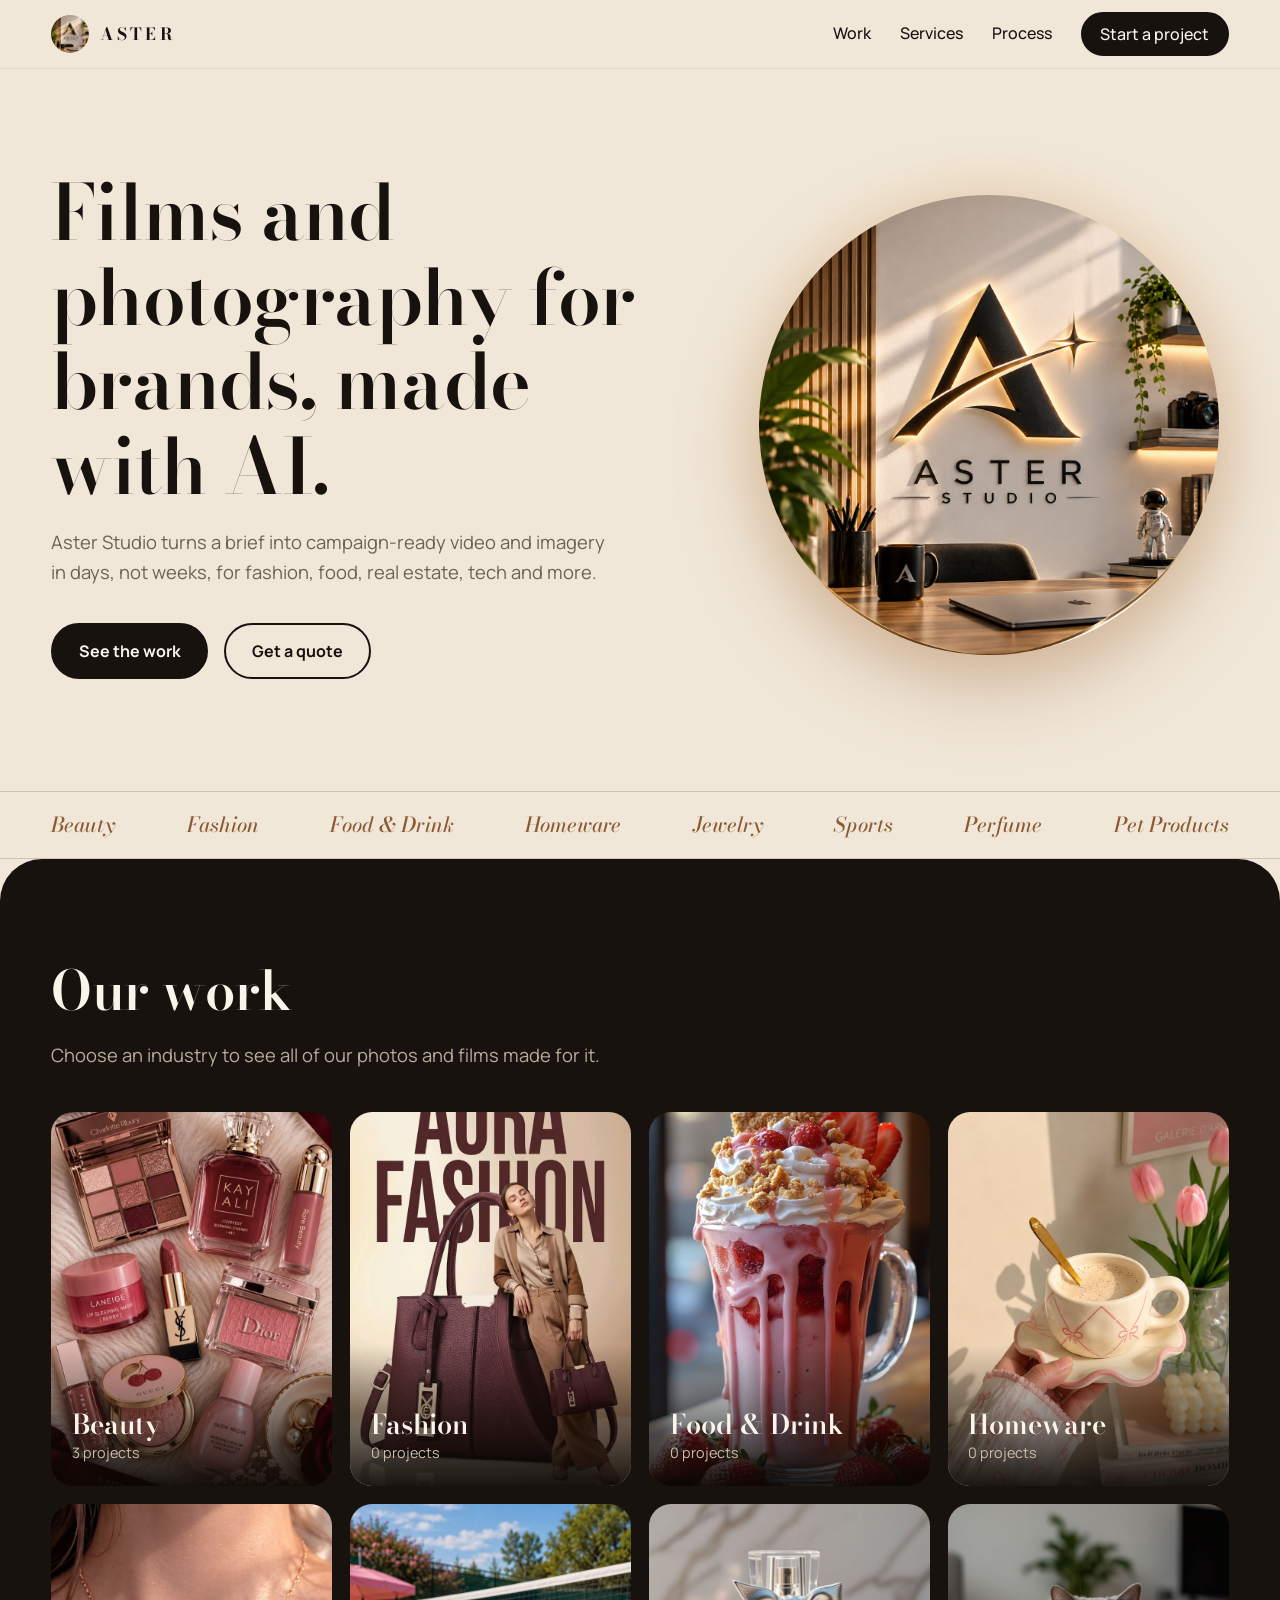
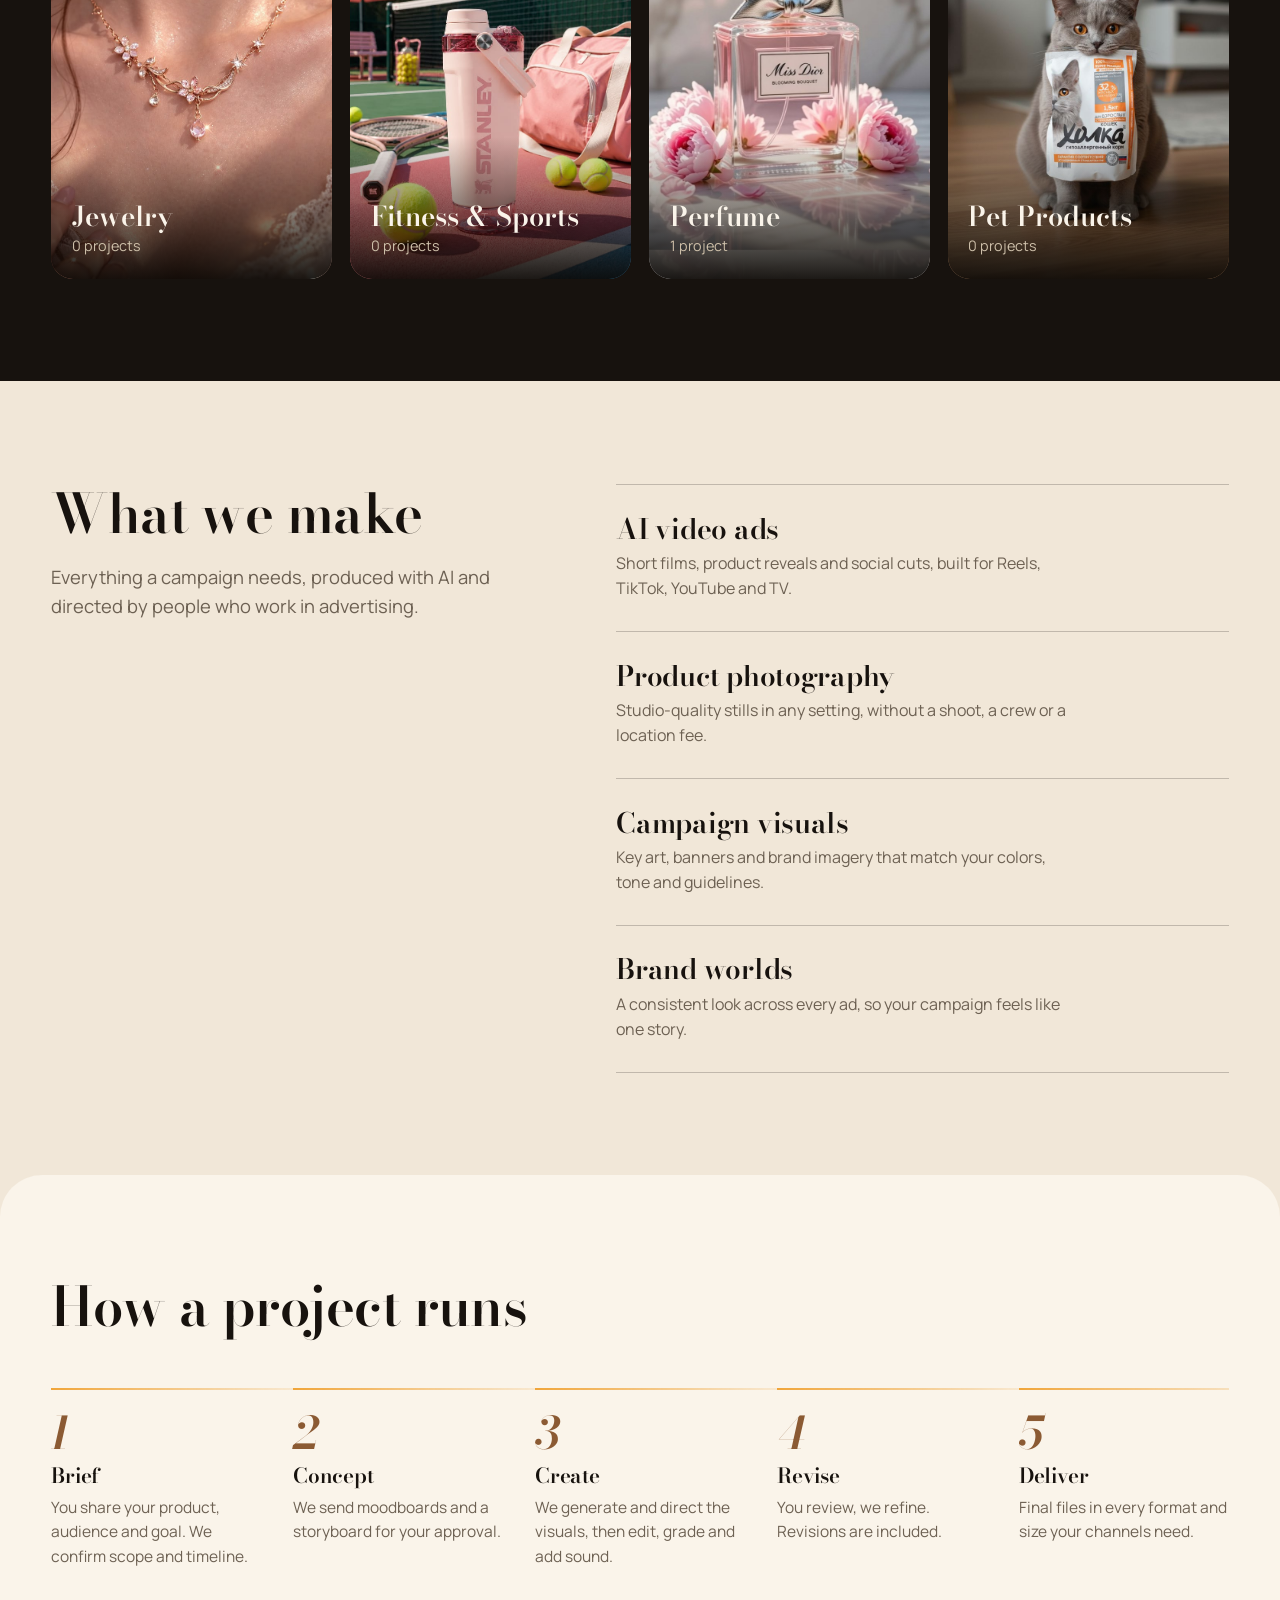
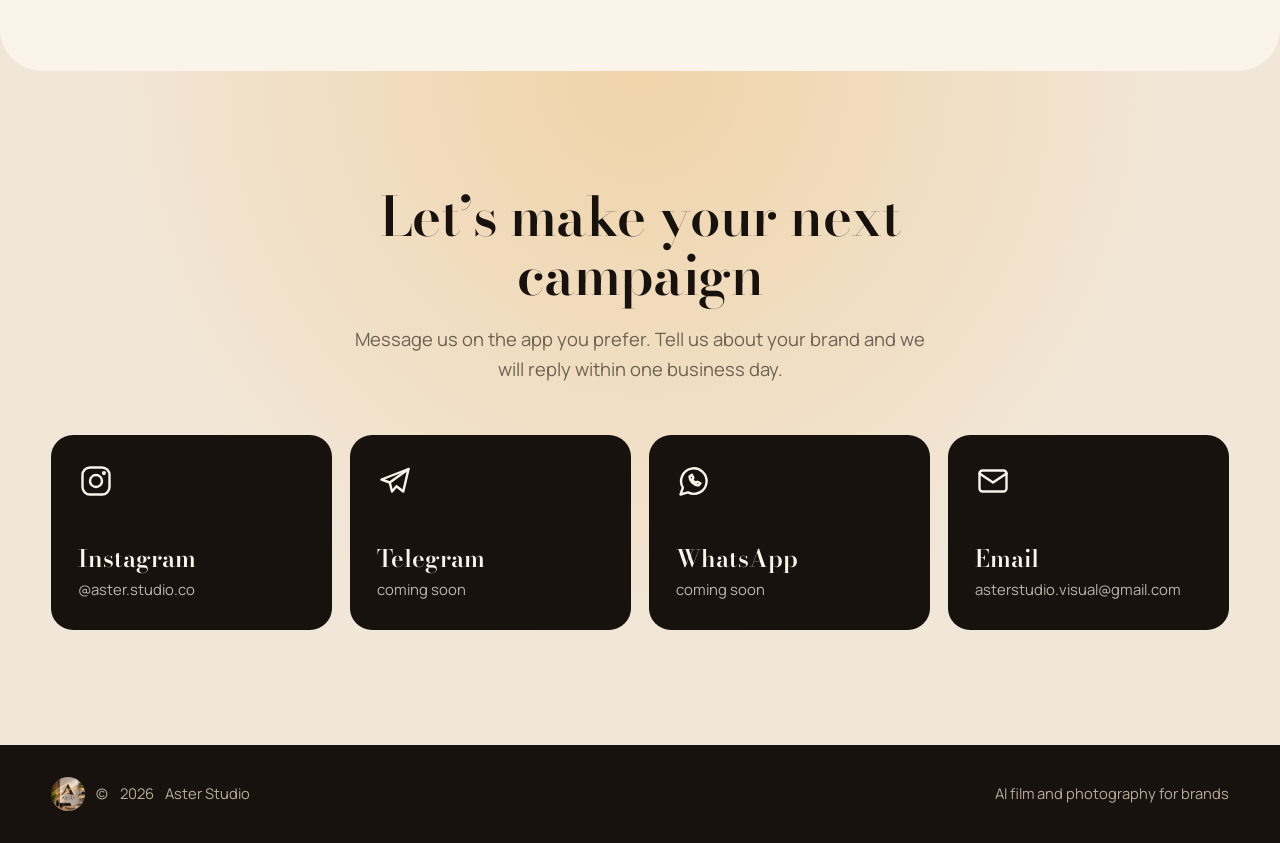
==== commit 770dd894: "9th" ====
--- a/index.html
+++ b/index.html
@@ -64,10 +64,10 @@
   <h2>Let’s make your next campaign</h2>
   <p class="lead">Message us on the app you prefer. Tell us about your brand and we will reply within one business day.</p>
   <div class="chan">
-    <a href="https://instagram.com/asterstudio" target="_blank" rel="noopener"><svg viewBox="0 0 24 24"><rect x="3" y="3" width="18" height="18" rx="5"/><circle cx="12" cy="12" r="4"/><circle cx="17.3" cy="6.7" r=".6"/></svg><div><strong>Instagram</strong><span>@asterstudio</span></div></a>
-    <a href="https://t.me/asterstudio" target="_blank" rel="noopener"><svg viewBox="0 0 24 24"><path d="M21 4 3 11l5.5 2L10 19l3-3.5 4.5 3.5L21 4Z"/><path d="M8.5 13 21 4"/></svg><div><strong>Telegram</strong><span>@asterstudio</span></div></a>
-    <a href="https://wa.me/0000000000" target="_blank" rel="noopener"><svg viewBox="0 0 24 24"><path d="M3 21l1.6-4.6A8.5 8.5 0 1 1 8 19.6L3 21Z"/><path d="M9 9c0 3 3 6 6 6l1.3-1.5-2-1-1 .7c-1-.4-2-1.4-2.4-2.4l.7-1-1-2L9 9Z"/></svg><div><strong>WhatsApp</strong><span>+00 000 000 0000</span></div></a>
-    <a href="mailto:hello@asterstudio.com"><svg viewBox="0 0 24 24"><rect x="3" y="5" width="18" height="14" rx="2"/><path d="m3 7 9 6 9-6"/></svg><div><strong>Email</strong><span>hello@asterstudio.com</span></div></a>
+    <a href="https://instagram.com/asters.tudio.co" target="_blank" rel="noopener"><svg viewBox="0 0 24 24"><rect x="3" y="3" width="18" height="18" rx="5"/><circle cx="12" cy="12" r="4"/><circle cx="17.3" cy="6.7" r=".6"/></svg><div><strong>Instagram</strong><span>@aster.studio.co</span></div></a>
+    <a href="https://t.me/" target="_blank" rel="noopener"><svg viewBox="0 0 24 24"><path d="M21 4 3 11l5.5 2L10 19l3-3.5 4.5 3.5L21 4Z"/><path d="M8.5 13 21 4"/></svg><div><strong>Telegram</strong><span>coming soon</span></div></a>
+    <a href="https://wa.me/" target="_blank" rel="noopener"><svg viewBox="0 0 24 24"><path d="M3 21l1.6-4.6A8.5 8.5 0 1 1 8 19.6L3 21Z"/><path d="M9 9c0 3 3 6 6 6l1.3-1.5-2-1-1 .7c-1-.4-2-1.4-2.4-2.4l.7-1-1-2L9 9Z"/></svg><div><strong>WhatsApp</strong><span>coming soon</span></div></a>
+    <a href="mailto:asterstudio.visual@gmail.com"><svg viewBox="0 0 24 24"><rect x="3" y="5" width="18" height="14" rx="2"/><path d="m3 7 9 6 9-6"/></svg><div><strong>Email</strong><span>asterstudio.visual@gmail.com</span></div></a>
   </div>
 </div></section>
 </main>
